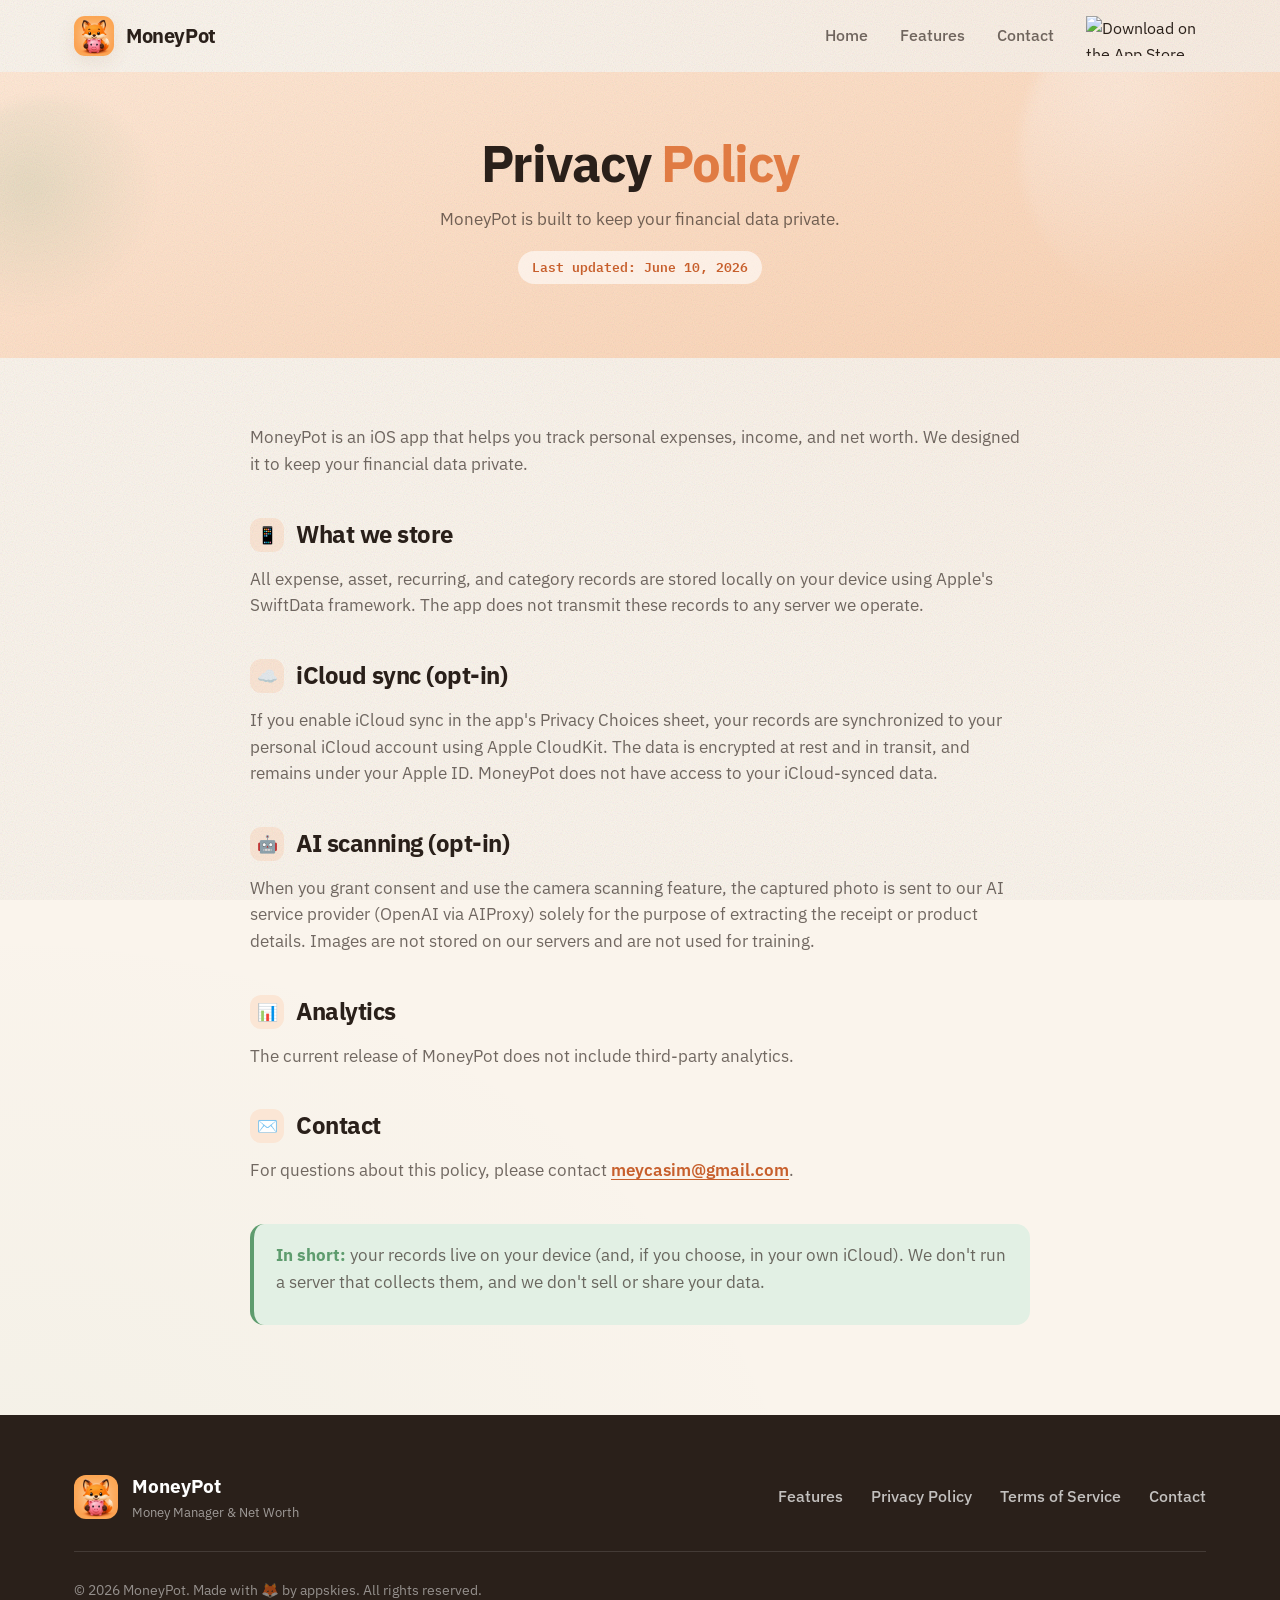
==== privacy.html @ 2e61989a "MoneyPot marketing landing (cozy-fintech, vanilla HTML/CSS/JS) Deployed to moneypot.web.app (Firebas" ====
<!DOCTYPE html>
<html lang="en">
<head>
    <meta charset="UTF-8">
    <meta name="viewport" content="width=device-width, initial-scale=1.0">
    <meta name="theme-color" content="#FAF4EC">
    <meta name="description" content="MoneyPot Privacy Policy. Your financial data is stored on your device, optional private iCloud sync, opt-in AI scanning, and no third-party analytics.">
    <link rel="canonical" href="https://moneypot.web.app/privacy.html">

    <meta property="og:type" content="website">
    <meta property="og:url" content="https://moneypot.web.app/privacy.html">
    <meta property="og:title" content="Privacy Policy — MoneyPot">
    <meta property="og:description" content="How MoneyPot handles your data: stored on-device, optional private iCloud sync, opt-in AI scanning, no third-party analytics.">
    <meta property="og:image" content="https://moneypot.web.app/Assets/appicon.png">

    <title>Privacy Policy — MoneyPot</title>

    <link rel="icon" type="image/png" href="Assets/appicon.png">
    <link rel="apple-touch-icon" href="Assets/appicon.png">

    <link rel="preconnect" href="https://fonts.googleapis.com">
    <link rel="preconnect" href="https://fonts.gstatic.com" crossorigin>
    <link href="https://fonts.googleapis.com/css2?family=IBM+Plex+Mono:wght@500;600&family=IBM+Plex+Sans:wght@300;400;500;600;700&display=swap" rel="stylesheet">

    <link rel="stylesheet" href="css/style.css">
</head>
<body>
    <a href="#main" class="skip-link">Skip to content</a>
    <div class="grain" aria-hidden="true"></div>

    <!-- Navigation Bar -->
    <nav class="navbar">
        <div class="container navbar-container">
            <a href="./" class="navbar-brand" aria-label="MoneyPot home">
                <img src="Assets/appicon.png" alt="MoneyPot app icon" class="navbar-logo" width="40" height="40">
                <span class="navbar-name">MoneyPot</span>
            </a>
            <div class="navbar-menu" id="navbarMenu">
                <a href="index.html" class="navbar-link">Home</a>
                <a href="index.html#features" class="navbar-link">Features</a>
                <a href="contact.html" class="navbar-link">Contact</a>
                <a href="https://apps.apple.com/app/id6778097835" class="navbar-cta" aria-label="Download MoneyPot on the App Store">
                    <img src="https://toolbox.marketingtools.apple.com/api/v2/badges/download-on-the-app-store/black/en-us" alt="Download on the App Store" class="navbar-badge" width="120" height="40">
                </a>
            </div>
            <button class="navbar-toggle" id="navbarToggle" aria-label="Toggle menu" aria-expanded="false" aria-controls="navbarMenu">
                <span class="navbar-toggle-icon"></span>
            </button>
        </div>
    </nav>

    <main id="main">
    <!-- Page hero -->
    <section class="page-hero">
        <div class="hero-bg" aria-hidden="true">
            <span class="hero-orb hero-orb--1"></span>
            <span class="hero-orb hero-orb--2"></span>
        </div>
        <div class="container">
            <h1>Privacy <span class="highlight">Policy</span></h1>
            <p>MoneyPot is built to keep your financial data private.</p>
            <span class="updated">Last updated: June 10, 2026</span>
        </div>
    </section>

    <!-- Legal body -->
    <section class="legal">
        <div class="container">
            <div class="legal-body">
                <section>
                    <p>MoneyPot is an iOS app that helps you track personal expenses, income, and net worth. We designed it to keep your financial data private.</p>
                </section>

                <section>
                    <h2><span class="legal-badge" aria-hidden="true">📱</span> What we store</h2>
                    <p>All expense, asset, recurring, and category records are stored locally on your device using Apple's SwiftData framework. The app does not transmit these records to any server we operate.</p>
                </section>

                <section>
                    <h2><span class="legal-badge" aria-hidden="true">☁️</span> iCloud sync (opt-in)</h2>
                    <p>If you enable iCloud sync in the app's Privacy Choices sheet, your records are synchronized to your personal iCloud account using Apple CloudKit. The data is encrypted at rest and in transit, and remains under your Apple ID. MoneyPot does not have access to your iCloud-synced data.</p>
                </section>

                <section>
                    <h2><span class="legal-badge" aria-hidden="true">🤖</span> AI scanning (opt-in)</h2>
                    <p>When you grant consent and use the camera scanning feature, the captured photo is sent to our AI service provider (OpenAI via AIProxy) solely for the purpose of extracting the receipt or product details. Images are not stored on our servers and are not used for training.</p>
                </section>

                <section>
                    <h2><span class="legal-badge" aria-hidden="true">📊</span> Analytics</h2>
                    <p>The current release of MoneyPot does not include third-party analytics.</p>
                </section>

                <section>
                    <h2><span class="legal-badge" aria-hidden="true">✉️</span> Contact</h2>
                    <p>For questions about this policy, please contact <a href="mailto:meycasim@gmail.com">meycasim@gmail.com</a>.</p>
                </section>

                <div class="legal-note">
                    <p><strong>In short:</strong> your records live on your device (and, if you choose, in your own iCloud). We don't run a server that collects them, and we don't sell or share your data.</p>
                </div>
            </div>
        </div>
    </section>
    </main>

    <!-- Footer -->
    <footer class="footer">
        <div class="container">
            <div class="footer-content">
                <div class="footer-brand">
                    <img src="Assets/appicon.png" alt="MoneyPot app icon" class="footer-logo" width="44" height="44">
                    <div>
                        <span class="footer-name">MoneyPot</span>
                        <span class="footer-tag">Money Manager &amp; Net Worth</span>
                    </div>
                </div>
                <nav class="footer-links" aria-label="Footer">
                    <a href="index.html#features">Features</a>
                    <a href="privacy.html">Privacy Policy</a>
                    <a href="terms.html">Terms of Service</a>
                    <a href="contact.html">Contact</a>
                </nav>
            </div>
            <p class="footer-copyright">&copy; 2026 MoneyPot. Made with 🦊 by appskies. All rights reserved.</p>
        </div>
    </footer>

    <script src="js/main.js"></script>
</body>
</html>
---- css/style.css ----
/* =====================================================================
   MoneyPot — Landing Site Styles
   Aesthetic: "Cozy fintech" — warm parchment, fox-amber accent,
   sage green for growth, chunky rounded shapes, IBM Plex type.
   Sections:
     1. Design tokens (variables)
     2. Reset & base
     3. Layout helpers
     4. Buttons & badges
     5. Navbar
     6. Hero
     7. Feature panels + CSS mocks
     8. Highlights
     9. Final CTA
    10. Footer
    11. Legal / content pages
    12. Contact page + form
    13. Scroll-reveal + load animations
    14. Responsive
===================================================================== */

/* ---------------------------------------------------------------
   1. DESIGN TOKENS
--------------------------------------------------------------- */
:root {
    /* Brand palette (matches the app) */
    --fox: #E07B43;
    --fox-deep: #C75F2C;
    --fox-soft: #FBE6D5;
    --sage: #5E9C6E;
    --sage-soft: #E2F0E4;
    --rose: #D2615E;
    --ai-purple: #9A7BC8;
    --gold: #D9A441;

    /* Neutrals / surfaces */
    --cream: #FAF4EC;
    --surface: #FFFFFF;
    --surface-warm: #FFF8F0;
    --ink: #2A201A;
    --ink-soft: rgba(42, 32, 26, 0.66);
    --ink-faint: rgba(42, 32, 26, 0.42);
    --line: rgba(42, 32, 26, 0.10);

    /* Hero gradient */
    --hero-1: #FFE9D6;
    --hero-2: #FBD3B4;

    /* Type */
    --font-sans: 'IBM Plex Sans', -apple-system, BlinkMacSystemFont, 'Segoe UI', sans-serif;
    --font-mono: 'IBM Plex Mono', ui-monospace, 'SF Mono', Menlo, monospace;

    /* Shape & depth */
    --r-sm: 14px;
    --r-md: 22px;
    --r-lg: 34px;
    --r-xl: 48px;
    --shadow-sm: 0 6px 18px rgba(140, 90, 50, 0.10);
    --shadow-md: 0 18px 44px rgba(140, 82, 40, 0.14);
    --shadow-lg: 0 34px 80px rgba(120, 66, 30, 0.20);

    --maxw: 1180px;
    --ease: cubic-bezier(0.22, 1, 0.36, 1);
}

/* ---------------------------------------------------------------
   2. RESET & BASE
--------------------------------------------------------------- */
*, *::before, *::after { box-sizing: border-box; margin: 0; padding: 0; }

html { scroll-behavior: smooth; -webkit-text-size-adjust: 100%; }

body {
    font-family: var(--font-sans);
    color: var(--ink);
    background: var(--cream);
    line-height: 1.6;
    font-weight: 400;
    overflow-x: hidden;
    /* subtle warm vignette baked into the parchment */
    background-image:
        radial-gradient(120% 80% at 100% 0%, rgba(224, 123, 67, 0.06), transparent 60%),
        radial-gradient(120% 80% at 0% 100%, rgba(94, 156, 110, 0.05), transparent 55%);
}

img { max-width: 100%; display: block; }
a { color: inherit; text-decoration: none; }
ul { list-style: none; }
h1, h2, h3 { line-height: 1.08; letter-spacing: -0.02em; font-weight: 700; }
.mono { font-family: var(--font-mono); font-feature-settings: "tnum"; letter-spacing: -0.01em; }

::selection { background: var(--fox); color: #fff; }

/* Keyboard focus ring */
a:focus-visible, button:focus-visible, input:focus-visible, textarea:focus-visible {
    outline: 3px solid var(--fox);
    outline-offset: 3px;
    border-radius: 6px;
}

/* Skip link */
.skip-link {
    position: absolute;
    left: -999px;
    top: 12px;
    z-index: 200;
    background: var(--ink);
    color: #fff;
    padding: 10px 18px;
    border-radius: 999px;
    font-weight: 600;
}
.skip-link:focus { left: 16px; }

/* Paper grain overlay */
.grain {
    position: fixed;
    inset: 0;
    z-index: 1;
    pointer-events: none;
    opacity: 0.55;
    mix-blend-mode: multiply;
    background-image: url("data:image/svg+xml,%3Csvg xmlns='http://www.w3.org/2000/svg' width='140' height='140'%3E%3Cfilter id='n'%3E%3CfeTurbulence type='fractalNoise' baseFrequency='0.9' numOctaves='2' stitchTiles='stitch'/%3E%3C/filter%3E%3Crect width='100%25' height='100%25' filter='url(%23n)' opacity='0.32'/%3E%3C/svg%3E");
}

/* ---------------------------------------------------------------
   3. LAYOUT HELPERS
--------------------------------------------------------------- */
.container { width: 100%; max-width: var(--maxw); margin: 0 auto; padding: 0 24px; }

.section-head { text-align: center; max-width: 720px; margin: 0 auto 64px; }
.section-head--tight { margin-bottom: 44px; }
.section-kicker {
    display: inline-block;
    font-size: 0.82rem;
    font-weight: 600;
    letter-spacing: 0.14em;
    text-transform: uppercase;
    color: var(--fox-deep);
    background: var(--fox-soft);
    padding: 7px 16px;
    border-radius: 999px;
    margin-bottom: 20px;
}
.section-title { font-size: clamp(1.9rem, 4.4vw, 3rem); }
.section-subtitle {
    margin-top: 18px;
    font-size: 1.12rem;
    color: var(--ink-soft);
    font-weight: 400;
}

.highlight { color: var(--fox); position: relative; white-space: nowrap; }

/* ---------------------------------------------------------------
   4. BUTTONS & BADGES
--------------------------------------------------------------- */
.app-store-link { display: inline-flex; transition: transform 0.3s var(--ease); }
.app-store-link:hover { transform: translateY(-3px); }
.app-store-badge { height: 52px; width: auto; }

.btn {
    display: inline-flex;
    align-items: center;
    justify-content: center;
    gap: 8px;
    font-family: var(--font-sans);
    font-size: 1.02rem;
    font-weight: 600;
    padding: 15px 30px;
    border: none;
    border-radius: 999px;
    cursor: pointer;
    transition: transform 0.25s var(--ease), box-shadow 0.25s var(--ease), background 0.25s;
}
.btn-primary {
    background: var(--fox);
    color: #fff;
    box-shadow: 0 12px 26px rgba(224, 123, 67, 0.36);
}
.btn-primary:hover { background: var(--fox-deep); transform: translateY(-3px); box-shadow: 0 18px 34px rgba(199, 95, 44, 0.42); }
.btn-primary:active { transform: translateY(-1px); }

/* ---------------------------------------------------------------
   5. NAVBAR
--------------------------------------------------------------- */
.navbar {
    position: sticky;
    top: 0;
    z-index: 100;
    padding: 16px 0;
    transition: background 0.3s, box-shadow 0.3s, padding 0.3s;
}
.navbar.scrolled {
    background: rgba(250, 244, 236, 0.86);
    backdrop-filter: saturate(160%) blur(14px);
    -webkit-backdrop-filter: saturate(160%) blur(14px);
    box-shadow: 0 2px 24px rgba(140, 90, 50, 0.10);
    padding: 10px 0;
}
.navbar-container { display: flex; align-items: center; justify-content: space-between; }
.navbar-brand { display: flex; align-items: center; gap: 12px; }
.navbar-logo { width: 40px; height: 40px; border-radius: 11px; box-shadow: var(--shadow-sm); }
.navbar-name { font-weight: 700; font-size: 1.28rem; letter-spacing: -0.02em; }

.navbar-menu { display: flex; align-items: center; gap: 32px; }
.navbar-link { font-weight: 500; color: var(--ink-soft); transition: color 0.2s; position: relative; }
.navbar-link::after {
    content: ""; position: absolute; left: 0; bottom: -6px;
    width: 0; height: 2px; background: var(--fox); border-radius: 2px;
    transition: width 0.25s var(--ease);
}
.navbar-link:hover, .navbar-link.active { color: var(--ink); }
.navbar-link:hover::after, .navbar-link.active::after { width: 100%; }
.navbar-cta { display: inline-flex; }
.navbar-badge { height: 40px; width: auto; }

.navbar-toggle {
    display: none;
    width: 46px; height: 46px;
    background: var(--surface);
    border: 1px solid var(--line);
    border-radius: 13px;
    cursor: pointer;
    position: relative;
    box-shadow: var(--shadow-sm);
}
.navbar-toggle-icon, .navbar-toggle-icon::before, .navbar-toggle-icon::after {
    content: ""; position: absolute; left: 50%; top: 50%;
    width: 20px; height: 2.2px; background: var(--ink); border-radius: 2px;
    transform: translate(-50%, -50%); transition: transform 0.3s var(--ease), opacity 0.2s;
}
.navbar-toggle-icon::before { transform: translate(-50%, -8px); }
.navbar-toggle-icon::after { transform: translate(-50%, 8px); }
.navbar-toggle.active .navbar-toggle-icon { background: transparent; }
.navbar-toggle.active .navbar-toggle-icon::before { transform: translate(-50%, 0) rotate(45deg); }
.navbar-toggle.active .navbar-toggle-icon::after { transform: translate(-50%, 0) rotate(-45deg); }

/* ---------------------------------------------------------------
   6. HERO
--------------------------------------------------------------- */
.hero {
    position: relative;
    padding: 60px 0 120px;
    background: linear-gradient(160deg, var(--hero-1) 0%, var(--hero-2) 100%);
    overflow: hidden;
}
.hero-bg { position: absolute; inset: 0; pointer-events: none; }
.hero-orb {
    position: absolute; border-radius: 50%; filter: blur(6px); opacity: 0.5;
}
.hero-orb--1 { width: 320px; height: 320px; top: -80px; right: -60px;
    background: radial-gradient(circle at 30% 30%, rgba(255,255,255,0.7), transparent 70%); }
.hero-orb--2 { width: 220px; height: 220px; bottom: 40px; left: -60px;
    background: radial-gradient(circle at 40% 40%, rgba(94,156,110,0.28), transparent 70%); }
.hero-orb--3 { width: 160px; height: 160px; top: 40%; left: 42%;
    background: radial-gradient(circle at 40% 40%, rgba(154,123,200,0.22), transparent 70%); }

.hero-content {
    position: relative;
    z-index: 2;
    display: grid;
    grid-template-columns: 1.05fr 0.95fr;
    align-items: center;
    gap: 40px;
}

.hero-eyebrow {
    display: inline-flex; align-items: center; gap: 8px;
    background: rgba(255, 255, 255, 0.65);
    border: 1px solid rgba(255, 255, 255, 0.9);
    padding: 8px 16px;
    border-radius: 999px;
    font-weight: 600;
    font-size: 0.92rem;
    color: var(--fox-deep);
    box-shadow: var(--shadow-sm);
    margin-bottom: 26px;
}
.hero-eyebrow-fox { font-size: 1.1rem; }

.hero-title {
    font-size: clamp(2.6rem, 6vw, 4.4rem);
    font-weight: 700;
    letter-spacing: -0.035em;
}
.hero-title .highlight { display: inline-block; }
.hero-title .highlight::after {
    content: ""; position: absolute; left: -2px; right: -2px; bottom: 0.08em; height: 0.28em;
    background: rgba(224, 123, 67, 0.22); border-radius: 6px; z-index: -1;
}
.hero-subtitle {
    margin: 26px 0 34px;
    font-size: 1.2rem;
    color: var(--ink-soft);
    max-width: 520px;
}
.hero-subtitle strong { color: var(--ink); font-weight: 600; }

.hero-cta { display: flex; align-items: center; gap: 20px; flex-wrap: wrap; }
.hero-trial { font-size: 0.94rem; color: var(--ink-soft); font-weight: 500; }

.hero-trust {
    display: flex; gap: 26px; flex-wrap: wrap;
    margin-top: 34px;
    font-weight: 500;
    color: var(--ink-soft);
    font-size: 0.98rem;
}
.hero-trust li { display: flex; align-items: center; gap: 8px; }
.hero-trust span { font-size: 1.1rem; }

/* Hero visual — amber portrait pot + floating chips */
.hero-visual { position: relative; }
.hero-pot {
    position: relative;
    width: min(430px, 92%);
    margin: 0 auto;
    aspect-ratio: 1;
    border-radius: 46% 54% 52% 48% / 52% 46% 54% 48%;
    background:
        radial-gradient(circle at 50% 42%, #FBB878 0%, #F19E5A 55%, #E07B43 100%);
    box-shadow: var(--shadow-lg), inset 0 -20px 60px rgba(199, 95, 44, 0.35);
    overflow: hidden;
    animation: blob-morph 14s ease-in-out infinite;
}
.hero-fox {
    position: absolute; inset: 0; width: 100%; height: 100%;
    object-fit: cover; object-position: center 42%;
    animation: fox-float 6s ease-in-out infinite;
}
@keyframes blob-morph {
    0%, 100% { border-radius: 46% 54% 52% 48% / 52% 46% 54% 48%; }
    50% { border-radius: 54% 46% 48% 52% / 46% 54% 48% 52%; }
}
@keyframes fox-float {
    0%, 100% { transform: translateY(0); }
    50% { transform: translateY(-10px); }
}

.float-chip {
    position: absolute;
    display: flex; align-items: center; gap: 10px;
    background: var(--surface);
    border-radius: var(--r-md);
    padding: 12px 16px;
    box-shadow: var(--shadow-md);
    font-weight: 600;
    font-size: 0.94rem;
    animation: chip-bob 5s ease-in-out infinite;
    z-index: 3;
}
.chip-emoji { font-size: 1.3rem; }
.chip-body { display: flex; flex-direction: column; line-height: 1.2; }
.chip-label { font-size: 0.72rem; text-transform: uppercase; letter-spacing: 0.08em; color: var(--ink-faint); font-weight: 600; }
.chip-amount { font-family: var(--font-mono); font-size: 0.98rem; }
.chip-amount--out { color: var(--rose); }
.chip-worth { font-family: var(--font-mono); font-size: 1.14rem; color: var(--ink); }
.chip-delta { font-family: var(--font-mono); font-size: 0.78rem; font-weight: 600; }
.chip-delta--up { color: var(--sage); }

.float-chip--expense { top: 8%; left: -4%; animation-delay: 0s; }
.float-chip--worth { bottom: 14%; right: -6%; flex-direction: column; align-items: flex-start; gap: 2px; animation-delay: 1.2s; }
.float-chip--scan { bottom: 2%; left: 8%; animation-delay: 2.1s; }
@keyframes chip-bob {
    0%, 100% { transform: translateY(0) rotate(-1deg); }
    50% { transform: translateY(-12px) rotate(1deg); }
}

/* Bottom wave transition into cream */
.hero-wave {
    position: absolute; left: 0; right: 0; bottom: -1px; height: 70px;
    background: var(--cream);
    clip-path: ellipse(75% 100% at 50% 100%);
}

/* ---------------------------------------------------------------
   7. FEATURE PANELS + CSS MOCKS
--------------------------------------------------------------- */
.features { padding: 100px 0 40px; position: relative; z-index: 2; }

.feature {
    display: grid;
    grid-template-columns: 1fr 1fr;
    align-items: center;
    gap: clamp(30px, 6vw, 90px);
    margin-bottom: 96px;
}
.feature--reverse .feature-media { order: 2; }

/* Media column */
.feature-media {
    position: relative;
    min-height: 380px;
    display: flex; align-items: center; justify-content: center;
}
.feature-glow {
    position: absolute; width: 78%; aspect-ratio: 1; border-radius: 50%;
    filter: blur(10px); z-index: 0;
    background: radial-gradient(circle, rgba(224,123,67,0.20), transparent 68%);
}
.feature-glow--sage { background: radial-gradient(circle, rgba(94,156,110,0.22), transparent 68%); }
.feature-glow--rose { background: radial-gradient(circle, rgba(210,97,94,0.20), transparent 68%); }
.feature-fox {
    position: relative; z-index: 1;
    width: min(360px, 80%);
    filter: drop-shadow(0 26px 34px rgba(120, 66, 30, 0.24));
    transition: transform 0.5s var(--ease);
}
.feature:hover .feature-fox { transform: translateY(-8px) scale(1.02); }
.feature-fox--peek { width: min(300px, 70%); }

/* Copy column */
.feature-kicker {
    display: inline-flex; align-items: center; gap: 10px;
    font-weight: 600; font-size: 0.86rem; letter-spacing: 0.06em; text-transform: uppercase;
    color: var(--fox-deep);
    margin-bottom: 18px;
}
.feature-num {
    font-family: var(--font-mono);
    background: var(--fox-soft);
    color: var(--fox-deep);
    padding: 3px 9px; border-radius: 8px; font-size: 0.82rem;
}
.feature-title { font-size: clamp(1.6rem, 3.4vw, 2.35rem); margin-bottom: 16px; }
.feature-text { font-size: 1.1rem; color: var(--ink-soft); margin-bottom: 22px; max-width: 460px; }
.feature-points { display: grid; gap: 12px; }
.feature-points li {
    position: relative; padding-left: 32px; font-weight: 500; color: var(--ink);
}
.feature-points li::before {
    content: ""; position: absolute; left: 0; top: 4px;
    width: 20px; height: 20px; border-radius: 50%;
    background: var(--sage-soft) url("data:image/svg+xml,%3Csvg xmlns='http://www.w3.org/2000/svg' width='12' height='12' viewBox='0 0 24 24' fill='none' stroke='%235E9C6E' stroke-width='3.4' stroke-linecap='round' stroke-linejoin='round'%3E%3Cpolyline points='20 6 9 17 4 12'/%3E%3C/svg%3E") center / 12px no-repeat;
}

/* shared mock chip */
.mock-chip {
    display: inline-flex; align-items: center; gap: 8px;
    background: var(--surface); border-radius: 999px;
    padding: 9px 15px; font-weight: 600; font-size: 0.88rem;
    box-shadow: var(--shadow-md);
    font-family: var(--font-sans);
}
.mock-chip .mono { font-size: 0.86rem; }
.mock-chip--alert { color: var(--fox-deep); }
.dot { width: 10px; height: 10px; border-radius: 50%; display: inline-block; flex: none; }
.dot--fox { background: var(--fox); }
.dot--sage { background: var(--sage); }
.dot--rose { background: var(--rose); }
.dot--purple { background: var(--ai-purple); }
.dot--gold { background: var(--gold); }

/* Mock: receipt (Feature 1) */
.mock { position: absolute; z-index: 2; }
.mock--receipt { right: 2%; bottom: 6%; }
.receipt {
    position: relative;
    width: 150px; background: var(--surface);
    border-radius: 12px 12px 8px 8px;
    padding: 16px 16px 22px;
    box-shadow: var(--shadow-md);
    /* torn bottom edge */
    -webkit-mask: radial-gradient(6px 8px at 10px 100%, transparent 96%, #000) repeat-x bottom / 20px 10px;
            mask: radial-gradient(6px 8px at 10px 100%, transparent 96%, #000) repeat-x bottom / 20px 10px;
    overflow: hidden;
}
.receipt-line { height: 7px; background: var(--line); border-radius: 4px; margin-bottom: 9px; }
.receipt-line--title { height: 10px; width: 60%; background: rgba(42,32,26,0.22); margin-bottom: 14px; }
.receipt-line.short { width: 45%; }
.receipt-total {
    display: flex; justify-content: space-between; align-items: baseline;
    margin-top: 10px; padding-top: 10px; border-top: 1.5px dashed var(--line);
    font-weight: 700; font-size: 0.72rem; letter-spacing: 0.06em;
}
.receipt-total .mono { font-size: 0.9rem; color: var(--fox-deep); }
.receipt-scan {
    position: absolute; left: 0; right: 0; height: 30px;
    background: linear-gradient(180deg, transparent, rgba(94,156,110,0.35), transparent);
    box-shadow: 0 0 10px rgba(94,156,110,0.5);
    animation: scan 2.6s ease-in-out infinite;
}
@keyframes scan { 0%,100% { top: 8%; } 50% { top: 78%; } }
.mock--receipt .mock-chip { position: absolute; bottom: -18px; left: -70px; white-space: nowrap; }

/* Mock: net worth (Feature 2) */
.mock--worth { left: 0; bottom: 4%; }
.worth-card {
    width: 230px; background: var(--surface);
    border-radius: var(--r-md); padding: 20px;
    box-shadow: var(--shadow-md);
}
.worth-label { font-size: 0.74rem; text-transform: uppercase; letter-spacing: 0.08em; color: var(--ink-faint); font-weight: 600; }
.worth-total { display: block; font-size: 1.7rem; margin: 4px 0 2px; color: var(--ink); }
.worth-delta { font-family: var(--font-mono); font-size: 0.78rem; color: var(--sage); font-weight: 600; }
.worth-rows { margin-top: 16px; display: grid; gap: 11px; }
.worth-rows li {
    display: flex; align-items: center; gap: 9px;
    font-size: 0.86rem; font-weight: 500;
}
.worth-rows .mono { margin-left: auto; color: var(--ink-soft); font-size: 0.84rem; }

/* Mock: categorize pills (Feature 3) */
.mock--sort {
    position: absolute; right: 0; bottom: 8%;
    display: flex; flex-wrap: wrap; gap: 10px; width: 250px; justify-content: flex-end;
}
.pill {
    display: inline-flex; align-items: center; gap: 7px;
    background: var(--surface); border-radius: 999px;
    padding: 9px 15px; font-weight: 600; font-size: 0.86rem;
    box-shadow: var(--shadow-sm);
    animation: pill-pop 0.5s var(--ease) both;
}
.pill--1 { animation-delay: 0.05s; } .pill--2 { animation-delay: 0.15s; }
.pill--3 { animation-delay: 0.25s; } .pill--4 { animation-delay: 0.35s; }
.pill--5 { animation-delay: 0.45s; }
@keyframes pill-pop { from { opacity: 0; transform: scale(0.8) translateY(6px); } to { opacity: 1; transform: none; } }

/* Mock: budget ring (Feature 4) */
.mock--budget { left: 2%; bottom: 4%; }
.budget-card {
    width: 190px; background: var(--surface);
    border-radius: var(--r-md); padding: 20px;
    box-shadow: var(--shadow-md); text-align: center;
}
.budget-label { font-size: 0.74rem; text-transform: uppercase; letter-spacing: 0.08em; color: var(--ink-faint); font-weight: 600; }
.budget-ring {
    width: 116px; height: 116px; margin: 14px auto 12px;
    border-radius: 50%;
    background:
        radial-gradient(closest-side, var(--surface) 72%, transparent 73%),
        conic-gradient(var(--fox) 0% 72%, var(--fox-soft) 72% 100%);
    display: grid; place-items: center;
}
.budget-ring-num { font-size: 1.5rem; font-weight: 700; color: var(--fox-deep); }
.budget-meta { font-size: 0.84rem; color: var(--ink-soft); }
.budget-meta .mono { color: var(--ink); }
.mock--budget .mock-chip { position: absolute; top: -14px; right: -60px; white-space: nowrap; }

/* Mock: widgets (Feature 5) */
.mock--widget {
    right: 0; bottom: 6%;
    display: flex; gap: 14px; align-items: flex-end;
}
.widget-card {
    width: 150px; background: var(--surface);
    border-radius: var(--r-md); padding: 16px;
    box-shadow: var(--shadow-md);
}
.widget-card--small { width: 120px; }
.widget-label { font-size: 0.72rem; text-transform: uppercase; letter-spacing: 0.08em; color: var(--ink-faint); font-weight: 600; }
.widget-num { display: block; font-size: 1.35rem; margin: 4px 0 10px; }
.widget-bars { display: flex; align-items: flex-end; gap: 6px; height: 46px; }
.widget-bars span {
    flex: 1; background: linear-gradient(180deg, var(--fox), var(--fox-soft));
    border-radius: 4px 4px 2px 2px; min-height: 6px;
}

/* Mock: security (Feature 6) */
.mock--secure { left: 4%; bottom: 8%; }
.secure-card {
    width: 190px; background: var(--surface);
    border-radius: var(--r-md); padding: 22px 20px;
    box-shadow: var(--shadow-md); text-align: center;
}
.secure-face { color: var(--sage); display: block; margin: 0 auto 12px; }
.secure-title { font-weight: 600; font-size: 0.92rem; }
.mock--secure .mock-chip { position: absolute; bottom: -14px; right: -46px; white-space: nowrap; }

/* ---------------------------------------------------------------
   8. HIGHLIGHTS
--------------------------------------------------------------- */
.highlights { padding: 70px 0 90px; }
.highlights-grid {
    display: grid; grid-template-columns: repeat(4, 1fr); gap: 22px;
}
.highlight-card {
    background: var(--surface-warm);
    border: 1px solid var(--line);
    border-radius: var(--r-lg);
    padding: 30px 26px;
    transition: transform 0.35s var(--ease), box-shadow 0.35s var(--ease), background 0.3s;
}
.highlight-card:hover {
    transform: translateY(-8px);
    box-shadow: var(--shadow-md);
    background: var(--surface);
}
.highlight-emoji {
    display: inline-grid; place-items: center;
    width: 56px; height: 56px; border-radius: 18px;
    background: var(--fox-soft);
    font-size: 1.7rem; margin-bottom: 18px;
}
.highlight-card h3 { font-size: 1.22rem; margin-bottom: 8px; }
.highlight-card p { color: var(--ink-soft); font-size: 0.98rem; }

/* ---------------------------------------------------------------
   9. FINAL CTA
--------------------------------------------------------------- */
.final-cta { padding: 40px 0 110px; }
.final-cta-inner {
    display: grid; grid-template-columns: 0.8fr 1.2fr; align-items: center; gap: 30px;
    background: linear-gradient(150deg, #FFF1E2 0%, #FDE0C4 100%);
    border-radius: var(--r-xl);
    padding: 48px clamp(28px, 5vw, 66px);
    position: relative;
    overflow: hidden;
    box-shadow: var(--shadow-md);
}
.final-cta-inner::after {
    content: ""; position: absolute; width: 300px; height: 300px; border-radius: 50%;
    background: radial-gradient(circle, rgba(255,255,255,0.6), transparent 70%);
    top: -120px; right: -80px; pointer-events: none;
}
.cta-fox {
    width: min(320px, 90%); margin: 0 auto;
    filter: drop-shadow(0 24px 30px rgba(120, 66, 30, 0.28));
    animation: fox-float 6s ease-in-out infinite;
}
.cta-title { font-size: clamp(1.9rem, 4vw, 2.9rem); margin-bottom: 14px; }
.cta-subtitle { font-size: 1.14rem; color: var(--ink-soft); margin-bottom: 28px; max-width: 480px; }
.cta-actions { display: flex; align-items: center; gap: 22px; flex-wrap: wrap; }
.cta-note { font-size: 0.94rem; color: var(--ink-soft); font-weight: 500; }

/* ---------------------------------------------------------------
   10. FOOTER
--------------------------------------------------------------- */
.footer { background: var(--ink); color: rgba(255,255,255,0.72); padding: 56px 0 34px; }
.footer-content {
    display: flex; align-items: center; justify-content: space-between;
    flex-wrap: wrap; gap: 26px;
    padding-bottom: 28px; border-bottom: 1px solid rgba(255,255,255,0.12);
}
.footer-brand { display: flex; align-items: center; gap: 14px; }
.footer-logo { width: 44px; height: 44px; border-radius: 12px; }
.footer-brand > div { display: flex; flex-direction: column; }
.footer-name { font-weight: 700; font-size: 1.2rem; color: #fff; }
.footer-tag { font-size: 0.82rem; color: rgba(255,255,255,0.55); }
.footer-links { display: flex; gap: 28px; flex-wrap: wrap; }
.footer-links a { color: rgba(255,255,255,0.72); font-weight: 500; transition: color 0.2s; }
.footer-links a:hover { color: var(--fox); }
.footer-copyright { margin-top: 26px; font-size: 0.9rem; color: rgba(255,255,255,0.5); }

/* ---------------------------------------------------------------
   11. LEGAL / CONTENT PAGES
--------------------------------------------------------------- */
.page-hero {
    background: linear-gradient(160deg, var(--hero-1) 0%, var(--hero-2) 100%);
    padding: 64px 0 74px;
    text-align: center;
    position: relative;
    overflow: hidden;
}
.page-hero .container { position: relative; z-index: 2; }
.page-hero h1 { font-size: clamp(2rem, 5vw, 3.2rem); }
.page-hero p { margin-top: 14px; color: var(--ink-soft); font-size: 1.08rem; }
.page-hero .updated {
    display: inline-block; margin-top: 18px;
    font-family: var(--font-mono); font-size: 0.84rem;
    background: rgba(255,255,255,0.6); padding: 6px 14px; border-radius: 999px;
    color: var(--fox-deep); font-weight: 600;
}

.legal { padding: 66px 0 90px; }
.legal-body { max-width: 780px; margin: 0 auto; }
.legal-body > section { margin-bottom: 40px; }
.legal-body h2 {
    font-size: 1.5rem; margin-bottom: 14px;
    display: flex; align-items: center; gap: 12px;
}
.legal-body h2 .legal-badge {
    width: 34px; height: 34px; border-radius: 11px; flex: none;
    display: grid; place-items: center; font-size: 1.05rem;
    background: var(--fox-soft);
}
.legal-body p { color: var(--ink-soft); font-size: 1.04rem; margin-bottom: 12px; }
.legal-body ul.legal-list { margin: 12px 0 12px 6px; display: grid; gap: 10px; }
.legal-body ul.legal-list li {
    position: relative; padding-left: 28px; color: var(--ink-soft); font-size: 1.02rem;
}
.legal-body ul.legal-list li::before {
    content: ""; position: absolute; left: 0; top: 9px;
    width: 9px; height: 9px; border-radius: 50%; background: var(--fox);
}
.legal-body a { color: var(--fox-deep); font-weight: 600; text-decoration: underline; text-underline-offset: 3px; }
.legal-note {
    background: var(--sage-soft);
    border-left: 4px solid var(--sage);
    border-radius: var(--r-sm);
    padding: 18px 22px; margin-top: 30px;
    color: var(--ink);
}
.legal-note strong { color: var(--sage); }

/* ---------------------------------------------------------------
   12. CONTACT PAGE + FORM
--------------------------------------------------------------- */
.contact-section { padding: 60px 0 90px; }
.contact-content {
    display: grid; grid-template-columns: 0.85fr 1.15fr; gap: 44px;
    max-width: 980px; margin: 44px auto 0; align-items: start;
}
.contact-info { display: grid; gap: 22px; align-content: start; }
.contact-fox-card {
    background: linear-gradient(150deg, var(--fox-soft), #FFF6EC);
    border-radius: var(--r-lg); padding: 26px; text-align: center;
    box-shadow: var(--shadow-sm);
}
.contact-fox-card img { width: 170px; margin: 0 auto 10px; filter: drop-shadow(0 16px 22px rgba(120,66,30,0.22)); }
.contact-fox-card p { color: var(--ink-soft); font-weight: 500; }
.info-item {
    display: flex; align-items: center; gap: 16px;
    background: var(--surface); border: 1px solid var(--line);
    border-radius: var(--r-md); padding: 18px 20px;
}
.info-icon {
    width: 48px; height: 48px; border-radius: 14px; flex: none;
    display: grid; place-items: center; font-size: 1.4rem;
    background: var(--sage-soft);
}
.info-item h3 { font-size: 1.02rem; margin-bottom: 2px; }
.info-item p { color: var(--ink-soft); font-size: 0.96rem; }

.contact-form-wrapper {
    background: var(--surface);
    border: 1px solid var(--line);
    border-radius: var(--r-lg);
    padding: clamp(24px, 4vw, 40px);
    box-shadow: var(--shadow-md);
}
.form-group { margin-bottom: 20px; }
.form-group label { display: block; font-weight: 600; margin-bottom: 8px; font-size: 0.94rem; }
.form-group input, .form-group textarea {
    width: 100%;
    font-family: var(--font-sans); font-size: 1rem;
    padding: 14px 16px;
    border: 1.5px solid var(--line);
    border-radius: var(--r-sm);
    background: var(--surface-warm);
    color: var(--ink);
    transition: border-color 0.2s, background 0.2s, box-shadow 0.2s;
    resize: vertical;
}
.form-group input::placeholder, .form-group textarea::placeholder { color: var(--ink-faint); }
.form-group input:focus, .form-group textarea:focus {
    border-color: var(--fox); background: var(--surface);
    box-shadow: 0 0 0 4px rgba(224,123,67,0.14);
    outline: none;
}
.h-captcha { margin-bottom: 20px; }
.contact-form .btn-primary { width: 100%; }
.spinner {
    display: inline-block; width: 16px; height: 16px;
    border: 2.4px solid rgba(255,255,255,0.5); border-top-color: #fff;
    border-radius: 50%; animation: spin 0.7s linear infinite; vertical-align: -3px;
}
@keyframes spin { to { transform: rotate(360deg); } }
.form-status { margin-top: 18px; padding: 14px 18px; border-radius: var(--r-sm); font-weight: 600; font-size: 0.96rem; }
.form-status.success { background: var(--sage-soft); color: #33623F; }
.form-status.error { background: #FBE0DF; color: #9B322F; }
.hidden { display: none !important; }

/* TikTok in-app browser toast */
.tiktok-toast {
    position: fixed; left: 16px; right: 16px; bottom: 20px;
    z-index: 300; display: flex; justify-content: center;
    opacity: 0; transform: translateY(20px);
    transition: opacity 0.35s var(--ease), transform 0.35s var(--ease);
    pointer-events: none;
}
.tiktok-toast.show { opacity: 1; transform: none; }
.tiktok-toast-bubble {
    max-width: 420px; background: var(--ink); color: #fff;
    padding: 16px 20px; border-radius: var(--r-md);
    box-shadow: var(--shadow-lg); font-size: 0.96rem; line-height: 1.45;
}
.tiktok-toast-bubble strong { color: var(--fox); }

/* ---------------------------------------------------------------
   13. SCROLL-REVEAL + LOAD ANIMATIONS
--------------------------------------------------------------- */
/* Staggered hero load reveal */
.reveal-load { opacity: 0; transform: translateY(22px); }
.page-loaded .reveal-load {
    opacity: 1; transform: none;
    transition: opacity 0.7s var(--ease), transform 0.7s var(--ease);
    transition-delay: calc(var(--d, 0) * 0.11s + 0.1s);
}

/* Scroll reveal */
.reveal { opacity: 0; transform: translateY(34px); transition: opacity 0.7s var(--ease), transform 0.7s var(--ease); }
.reveal.active { opacity: 1; transform: none; }
/* stagger children within a grid */
.highlights-grid .reveal.active:nth-child(2) { transition-delay: 0.08s; }
.highlights-grid .reveal.active:nth-child(3) { transition-delay: 0.16s; }
.highlights-grid .reveal.active:nth-child(4) { transition-delay: 0.24s; }

@media (prefers-reduced-motion: reduce) {
    *, *::before, *::after { animation: none !important; transition: none !important; }
    .reveal, .reveal-load { opacity: 1 !important; transform: none !important; }
    html { scroll-behavior: auto; }
}

/* ---------------------------------------------------------------
   14. RESPONSIVE
--------------------------------------------------------------- */
@media (max-width: 940px) {
    .hero-content { grid-template-columns: 1fr; text-align: center; gap: 20px; }
    .hero-text { display: flex; flex-direction: column; align-items: center; }
    .hero-subtitle { margin-left: auto; margin-right: auto; }
    .hero-cta, .hero-trust { justify-content: center; }
    .hero-visual { margin-top: 20px; }

    .feature { grid-template-columns: 1fr; gap: 30px; margin-bottom: 72px; }
    .feature--reverse .feature-media { order: 0; }
    .feature-media { min-height: 340px; }
    .feature-copy { text-align: center; }
    .feature-text { margin-left: auto; margin-right: auto; }
    .feature-points { display: inline-grid; text-align: left; }

    .highlights-grid { grid-template-columns: repeat(2, 1fr); }

    .final-cta-inner { grid-template-columns: 1fr; text-align: center; }
    .cta-copy { display: flex; flex-direction: column; align-items: center; }
    .cta-subtitle { margin-left: auto; margin-right: auto; }
    .cta-actions { justify-content: center; }

    .contact-content { grid-template-columns: 1fr; gap: 30px; }
}

@media (max-width: 720px) {
    /* Mobile nav drawer */
    .navbar-toggle { display: block; z-index: 120; }
    .navbar-menu {
        position: fixed; inset: 0 0 0 auto;
        width: min(320px, 82%);
        flex-direction: column;
        align-items: flex-start;
        justify-content: center;
        gap: 30px;
        padding: 40px;
        background: var(--cream);
        box-shadow: -20px 0 60px rgba(120,66,30,0.2);
        transform: translateX(100%);
        transition: transform 0.4s var(--ease);
        z-index: 110;
    }
    .navbar-menu.active { transform: translateX(0); }
    .navbar-link { font-size: 1.3rem; }
    .navbar-cta { margin-top: 8px; }

    .hero { padding: 40px 0 90px; }
    .float-chip { transform: scale(0.9); }
    .float-chip--expense { left: 0; }
    .float-chip--worth { right: 0; }

    .highlights-grid { grid-template-columns: 1fr; }
    .footer-content { flex-direction: column; align-items: flex-start; text-align: left; }
}

@media (max-width: 420px) {
    .container { padding: 0 18px; }
    .hero-title { font-size: 2.5rem; }
    /* keep mocks from overflowing on the smallest screens */
    .mock { transform: scale(0.82); }
    .mock--worth, .mock--budget, .mock--secure { left: -6%; }
    .mock--receipt, .mock--sort, .mock--widget { right: -6%; }
}
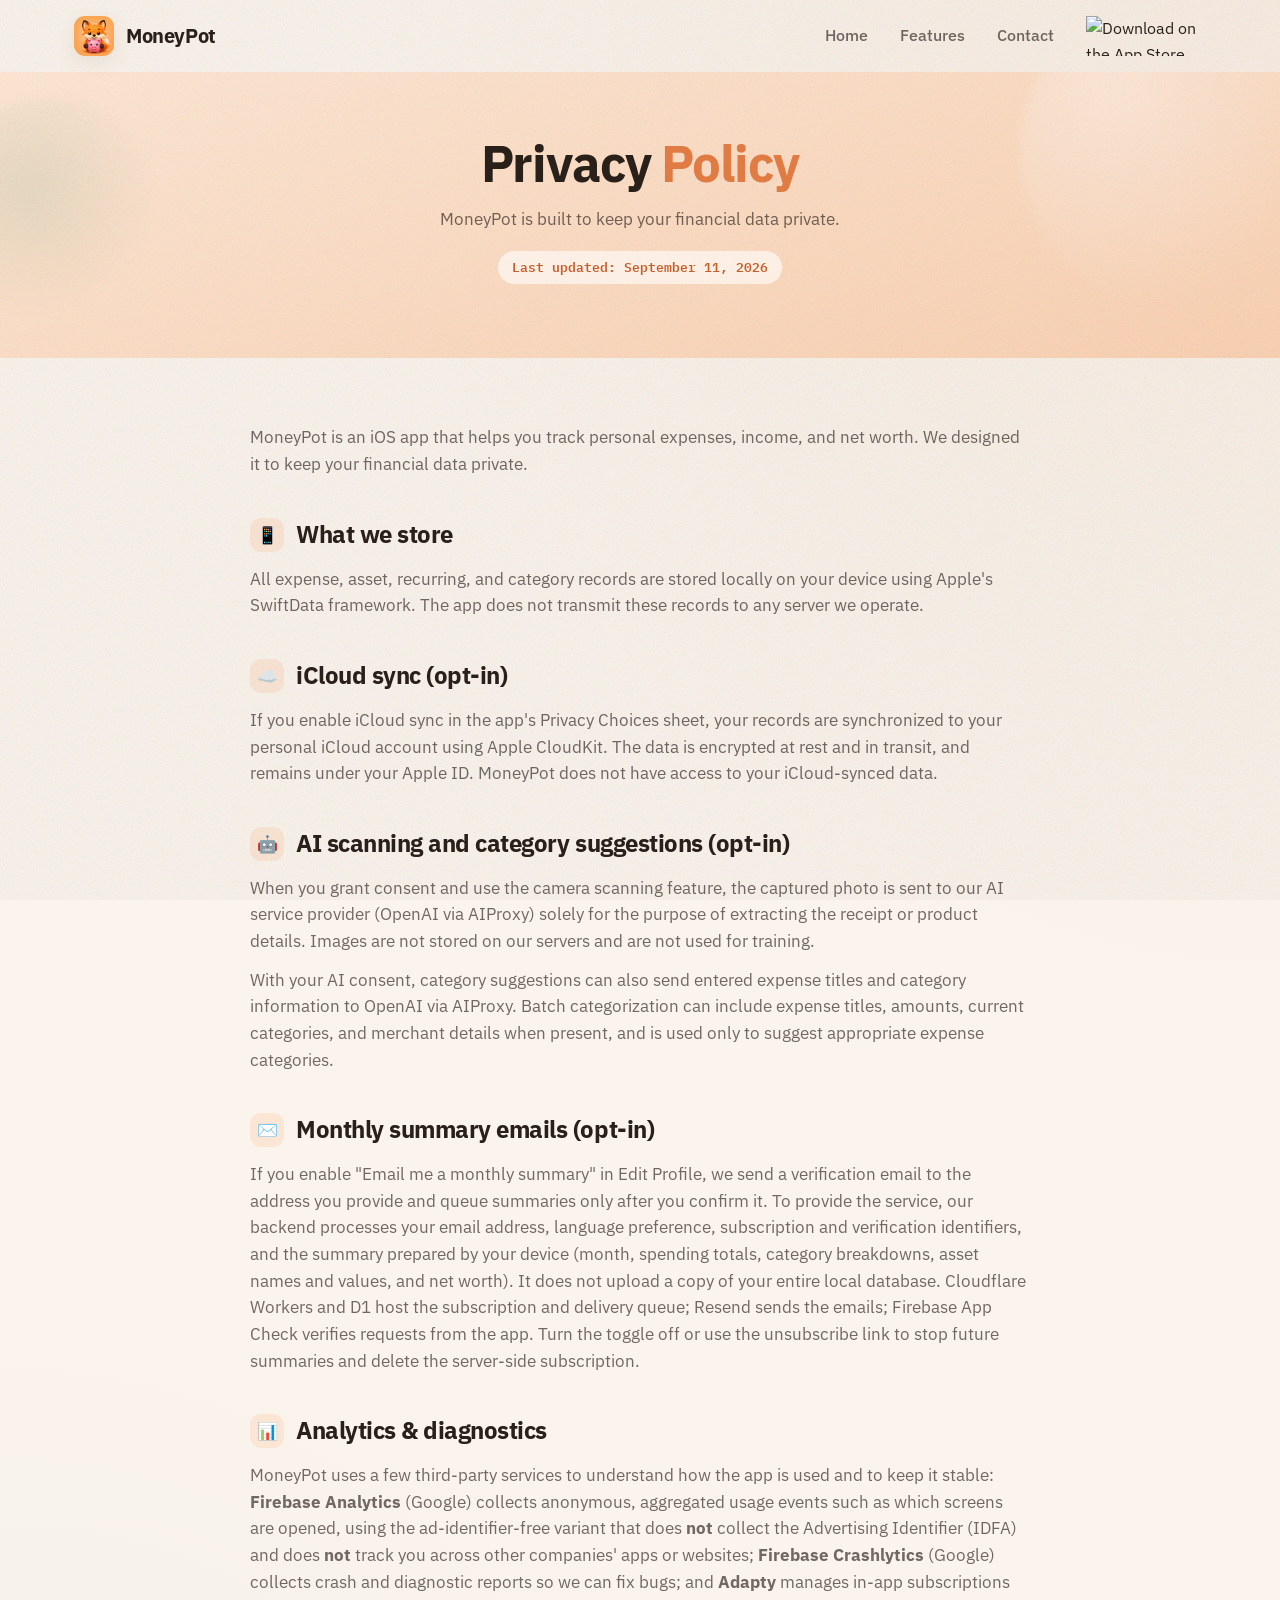
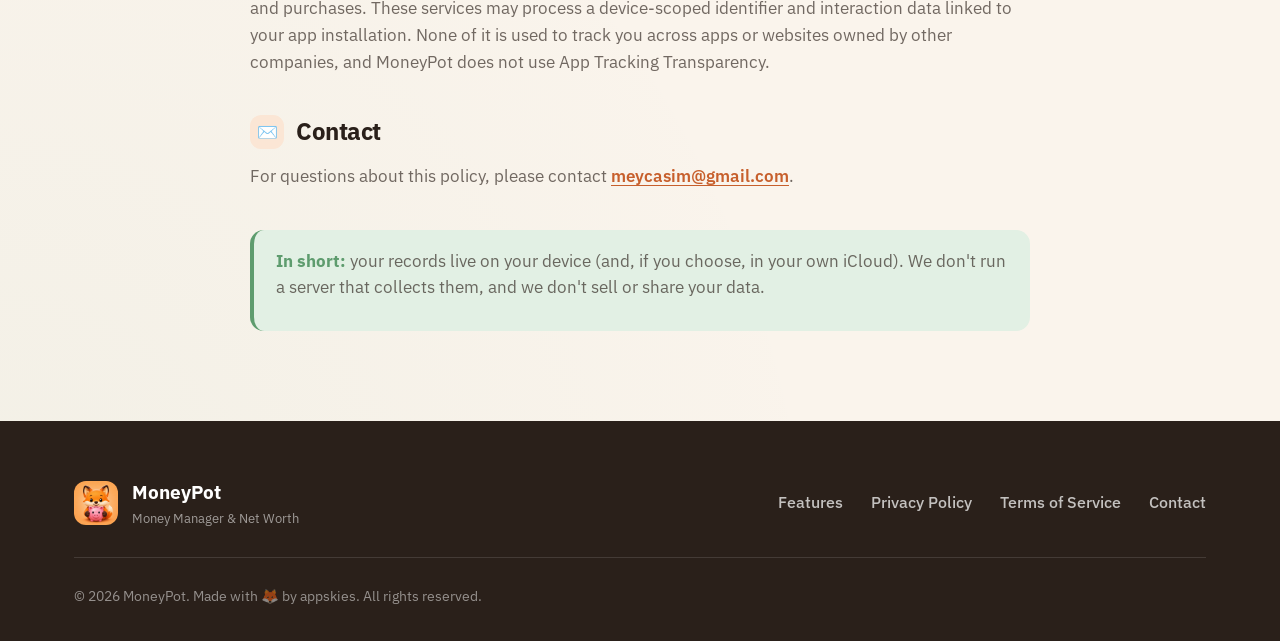
==== commit 43d19c37: "privacy: correct marketing-site policy to match official policy The live official policy (moneypot-l" ====
--- a/privacy.html
+++ b/privacy.html
@@ -4,13 +4,13 @@
     <meta charset="UTF-8">
     <meta name="viewport" content="width=device-width, initial-scale=1.0">
     <meta name="theme-color" content="#FAF4EC">
-    <meta name="description" content="MoneyPot Privacy Policy. Your financial data is stored on your device, optional private iCloud sync, opt-in AI scanning, and no third-party analytics.">
+    <meta name="description" content="MoneyPot Privacy Policy. Your financial data is stored on your device, with optional private iCloud sync, opt-in AI scanning, opt-in monthly summary emails, and privacy-first first-party analytics (no IDFA, no cross-app tracking).">
     <link rel="canonical" href="https://moneypot.web.app/privacy.html">
 
     <meta property="og:type" content="website">
     <meta property="og:url" content="https://moneypot.web.app/privacy.html">
     <meta property="og:title" content="Privacy Policy — MoneyPot">
-    <meta property="og:description" content="How MoneyPot handles your data: stored on-device, optional private iCloud sync, opt-in AI scanning, no third-party analytics.">
+    <meta property="og:description" content="How MoneyPot handles your data: stored on-device, optional private iCloud sync, opt-in AI scanning, opt-in monthly summary emails, and privacy-first analytics (no IDFA, no cross-app tracking).">
     <meta property="og:image" content="https://moneypot.web.app/Assets/appicon.png">
 
     <title>Privacy Policy — MoneyPot</title>
@@ -59,7 +59,7 @@
         <div class="container">
             <h1>Privacy <span class="highlight">Policy</span></h1>
             <p>MoneyPot is built to keep your financial data private.</p>
-            <span class="updated">Last updated: June 10, 2026</span>
+            <span class="updated">Last updated: September 11, 2026</span>
         </div>
     </section>
 
@@ -82,13 +82,19 @@
                 </section>
 
                 <section>
-                    <h2><span class="legal-badge" aria-hidden="true">🤖</span> AI scanning (opt-in)</h2>
+                    <h2><span class="legal-badge" aria-hidden="true">🤖</span> AI scanning and category suggestions (opt-in)</h2>
                     <p>When you grant consent and use the camera scanning feature, the captured photo is sent to our AI service provider (OpenAI via AIProxy) solely for the purpose of extracting the receipt or product details. Images are not stored on our servers and are not used for training.</p>
+                    <p>With your AI consent, category suggestions can also send entered expense titles and category information to OpenAI via AIProxy. Batch categorization can include expense titles, amounts, current categories, and merchant details when present, and is used only to suggest appropriate expense categories.</p>
                 </section>
 
                 <section>
-                    <h2><span class="legal-badge" aria-hidden="true">📊</span> Analytics</h2>
-                    <p>The current release of MoneyPot does not include third-party analytics.</p>
+                    <h2><span class="legal-badge" aria-hidden="true">✉️</span> Monthly summary emails (opt-in)</h2>
+                    <p>If you enable "Email me a monthly summary" in Edit Profile, we send a verification email to the address you provide and queue summaries only after you confirm it. To provide the service, our backend processes your email address, language preference, subscription and verification identifiers, and the summary prepared by your device (month, spending totals, category breakdowns, asset names and values, and net worth). It does not upload a copy of your entire local database. Cloudflare Workers and D1 host the subscription and delivery queue; Resend sends the emails; Firebase App Check verifies requests from the app. Turn the toggle off or use the unsubscribe link to stop future summaries and delete the server-side subscription.</p>
+                </section>
+
+                <section>
+                    <h2><span class="legal-badge" aria-hidden="true">📊</span> Analytics &amp; diagnostics</h2>
+                    <p>MoneyPot uses a few third-party services to understand how the app is used and to keep it stable: <strong>Firebase Analytics</strong> (Google) collects anonymous, aggregated usage events such as which screens are opened, using the ad-identifier-free variant that does <strong>not</strong> collect the Advertising Identifier (IDFA) and does <strong>not</strong> track you across other companies' apps or websites; <strong>Firebase Crashlytics</strong> (Google) collects crash and diagnostic reports so we can fix bugs; and <strong>Adapty</strong> manages in-app subscriptions and purchases. These services may process a device-scoped identifier and interaction data linked to your app installation. None of it is used to track you across apps or websites owned by other companies, and MoneyPot does not use App Tracking Transparency.</p>
                 </section>
 
                 <section>
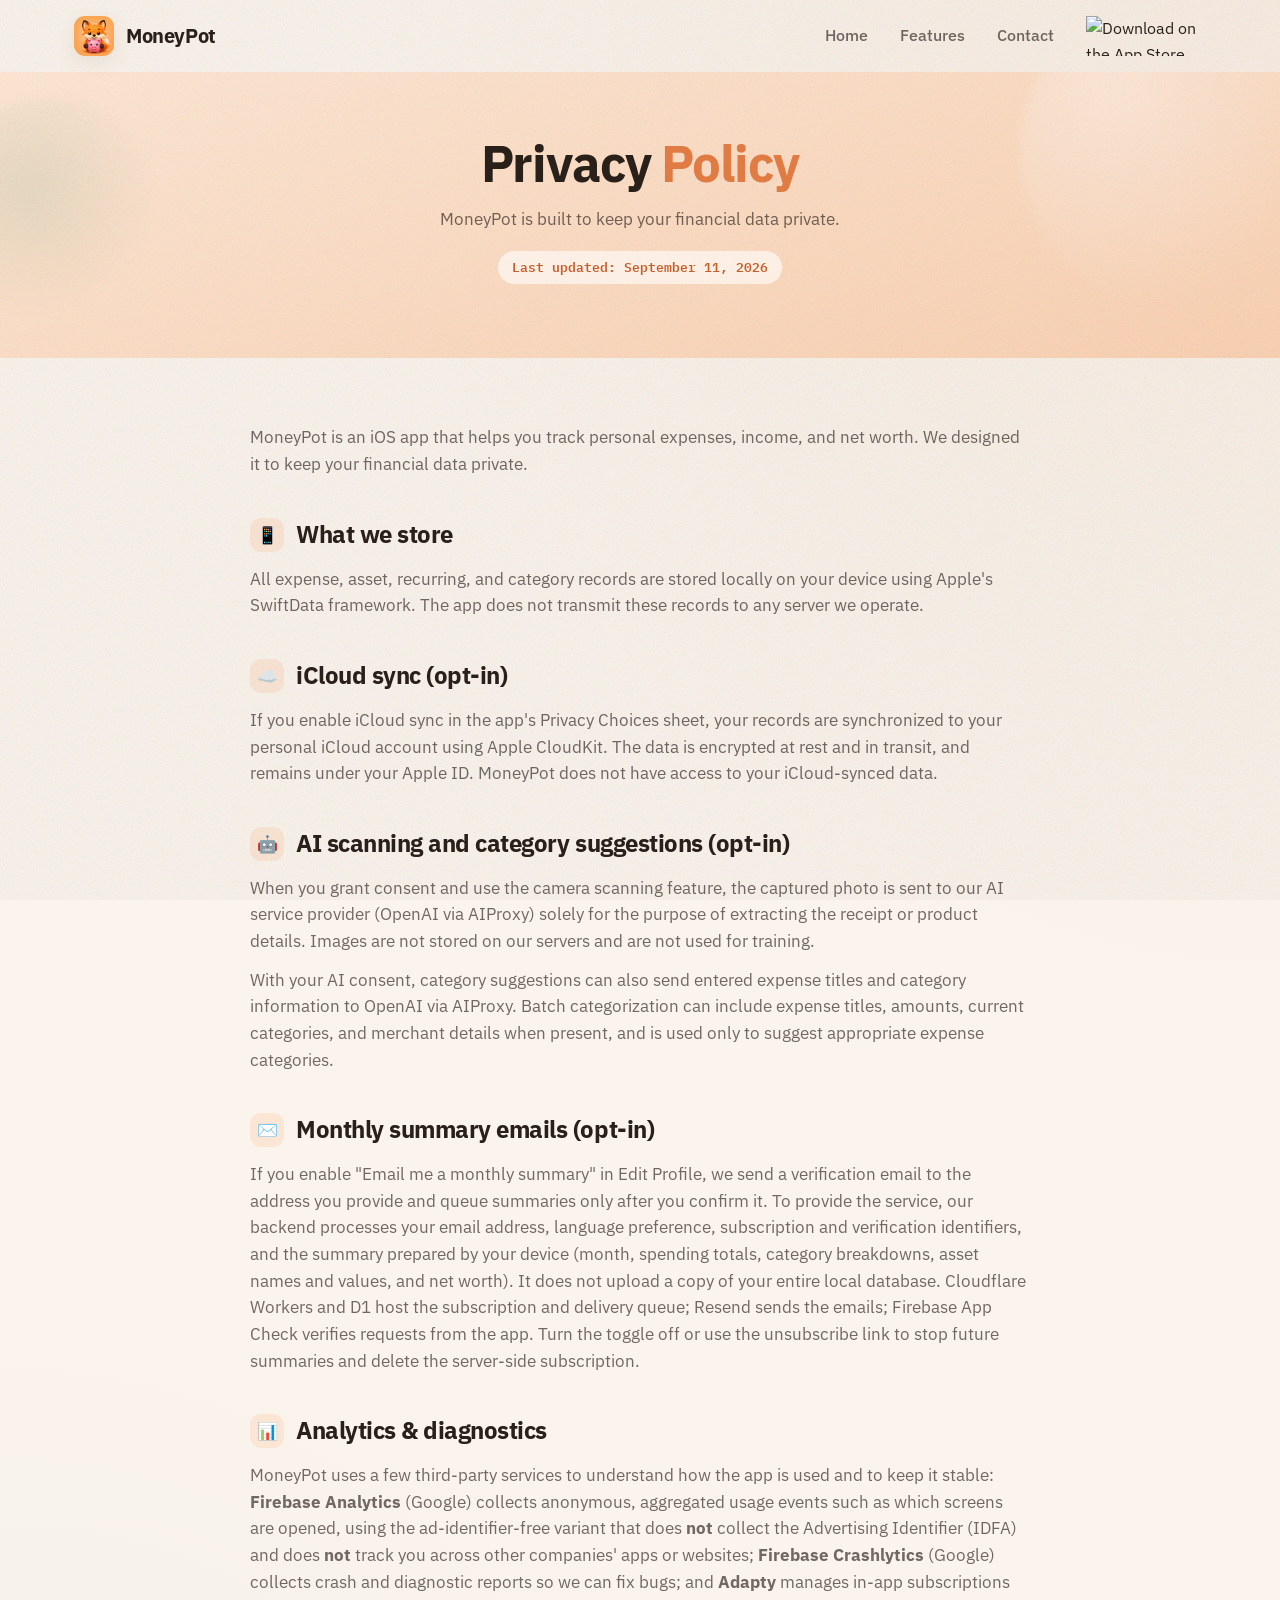
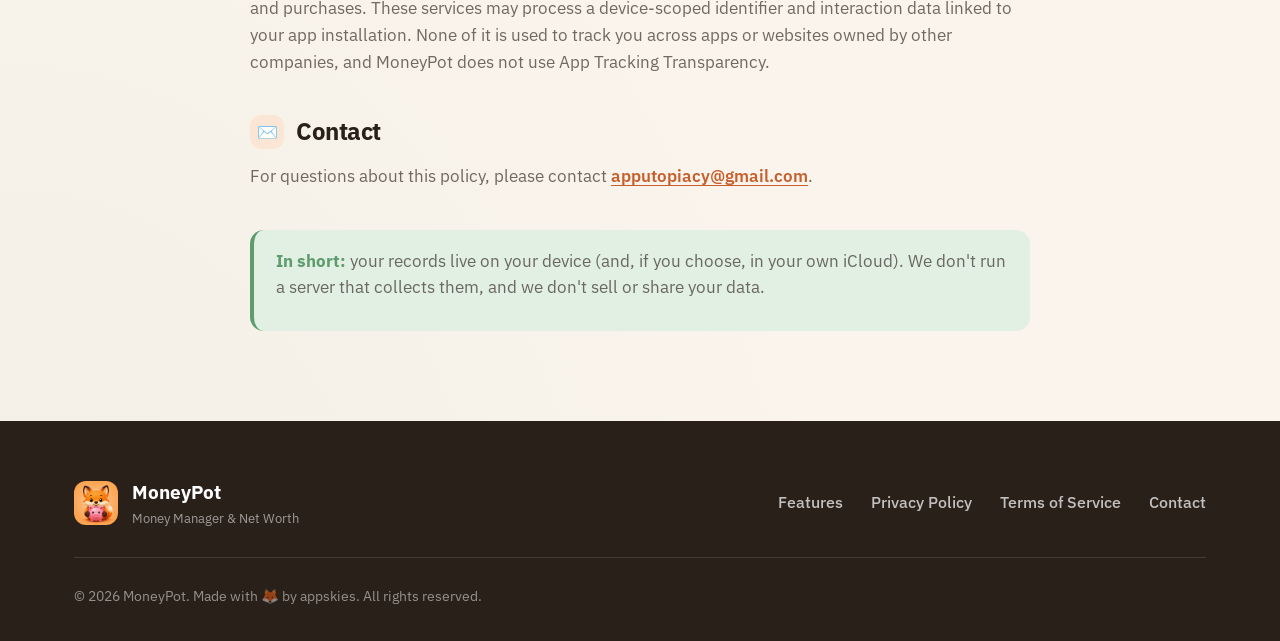
==== commit f88b4e02: "F6: asimcanyagiz support mailbox -> apputopiacy@gmail.com (remove operator login Apple ID / personal" ====
--- a/privacy.html
+++ b/privacy.html
@@ -99,7 +99,7 @@
 
                 <section>
                     <h2><span class="legal-badge" aria-hidden="true">✉️</span> Contact</h2>
-                    <p>For questions about this policy, please contact <a href="mailto:meycasim@gmail.com">meycasim@gmail.com</a>.</p>
+                    <p>For questions about this policy, please contact <a href="mailto:apputopiacy@gmail.com">apputopiacy@gmail.com</a>.</p>
                 </section>
 
                 <div class="legal-note">
